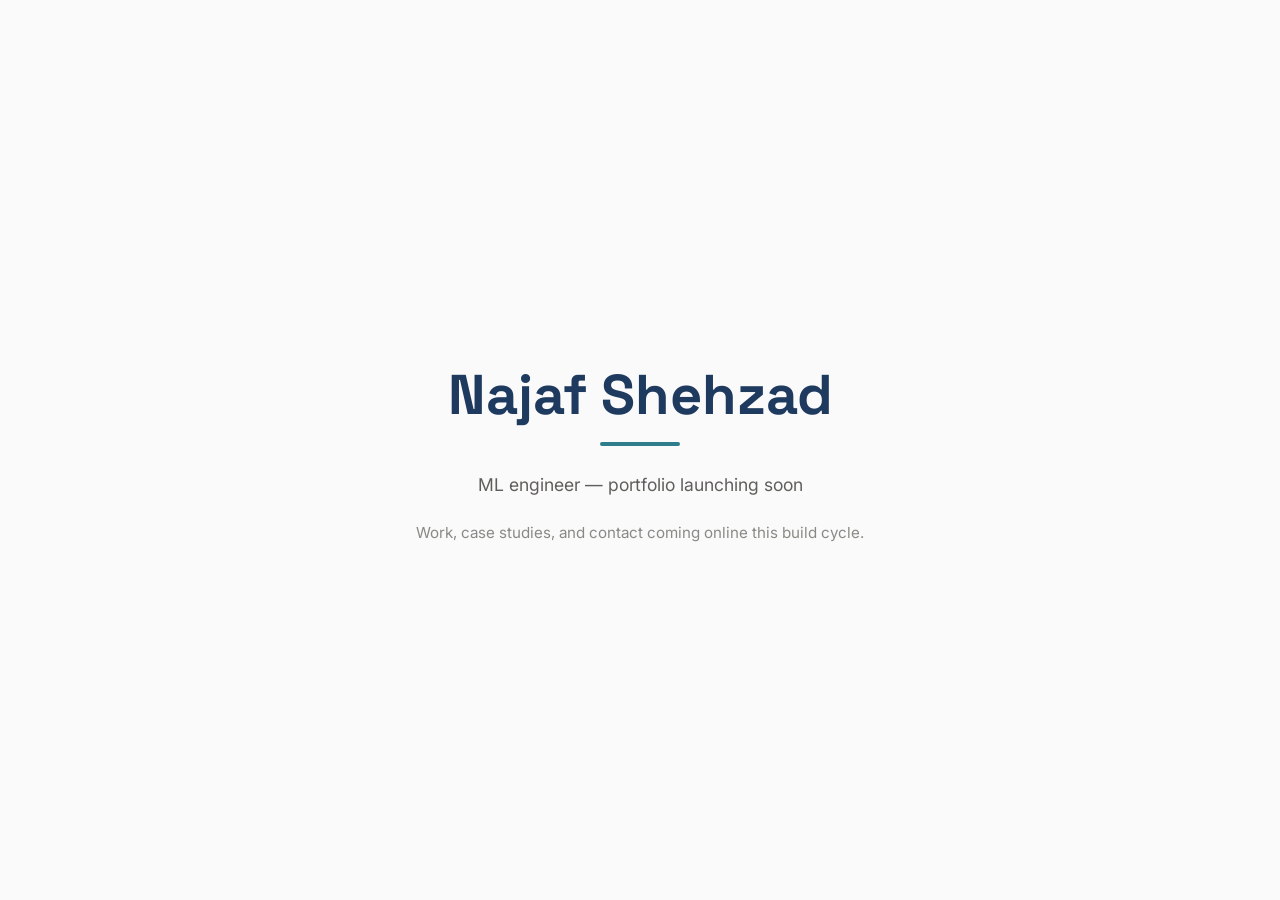
==== index.html @ d58e6ac0 "Add files via upload" ====
<!DOCTYPE html>
<html lang="en">
<head>
<meta charset="UTF-8">
<meta name="viewport" content="width=device-width, initial-scale=1.0">
<title>Najaf Shehzad — ML Engineer</title>
<link rel="preconnect" href="https://fonts.googleapis.com">
<link href="https://fonts.googleapis.com/css2?family=Space+Grotesk:wght@500;700&family=Inter:wght@400;500&display=swap" rel="stylesheet">
<style>
  :root {
    --bg: #FAFAFA;
    --text: #1A1A1A;
    --main: #1E3A5F;
    --accent: #2E7D8C;
  }
  * { box-sizing: border-box; margin: 0; padding: 0; }
  body {
    background: var(--bg);
    color: var(--text);
    font-family: 'Inter', sans-serif;
    min-height: 100vh;
    display: flex;
    align-items: center;
    justify-content: center;
    text-align: center;
    padding: 24px;
  }
  h1 {
    font-family: 'Space Grotesk', sans-serif;
    font-weight: 700;
    font-size: clamp(2rem, 6vw, 3.5rem);
    color: var(--main);
    margin-bottom: 12px;
  }
  p.tagline {
    font-size: 1.1rem;
    color: #5F5E5A;
    margin-bottom: 28px;
  }
  .accent-line {
    width: 80px;
    height: 4px;
    background: var(--accent);
    margin: 0 auto 28px;
    border-radius: 2px;
  }
  .coming-soon {
    font-size: 0.95rem;
    color: #8A8A85;
  }
</style>
</head>
<body>
  <div>
    <h1>Najaf Shehzad</h1>
    <div class="accent-line"></div>
    <p class="tagline">ML engineer — portfolio launching soon</p>
    <p class="coming-soon">Work, case studies, and contact coming online this build cycle.</p>
  </div>
</body>
</html>
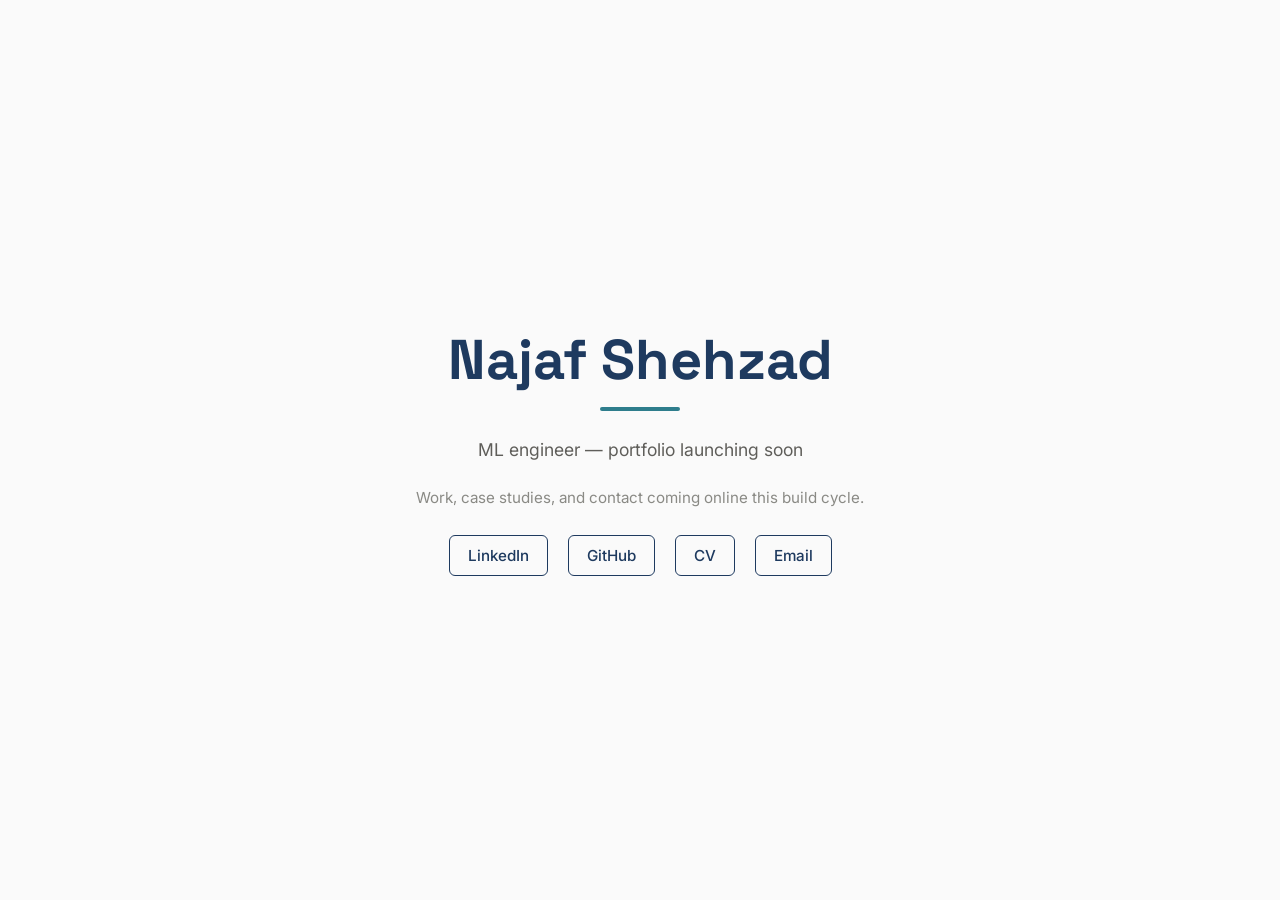
==== commit 6518f5dc: "Add files via upload" ====
--- a/index.html
+++ b/index.html
@@ -47,6 +47,28 @@
   .coming-soon {
     font-size: 0.95rem;
     color: #8A8A85;
+    margin-bottom: 28px;
+  }
+  .links {
+    display: flex;
+    gap: 20px;
+    justify-content: center;
+    flex-wrap: wrap;
+  }
+  .links a {
+    font-family: 'Inter', sans-serif;
+    font-size: 0.95rem;
+    font-weight: 500;
+    color: var(--main);
+    text-decoration: none;
+    padding: 10px 18px;
+    border: 1.5px solid var(--main);
+    border-radius: 6px;
+    transition: background 0.15s ease, color 0.15s ease;
+  }
+  .links a:hover {
+    background: var(--main);
+    color: #FAFAFA;
   }
 </style>
 </head>
@@ -56,6 +78,12 @@
     <div class="accent-line"></div>
     <p class="tagline">ML engineer — portfolio launching soon</p>
     <p class="coming-soon">Work, case studies, and contact coming online this build cycle.</p>
+    <div class="links">
+      <a href="https://www.linkedin.com/in/najaf-shehzad-9b2987233/" target="_blank" rel="noopener">LinkedIn</a>
+      <a href="https://github.com/AL-NAJAF" target="_blank" rel="noopener">GitHub</a>
+      <a href="https://raw.githubusercontent.com/AL-NAJAF/My-CV/master/NajafShehzad67.pdf" target="_blank" rel="noopener">CV</a>
+      <a href="mailto:najafshehzad67@gmail.com">Email</a>
+    </div>
   </div>
 </body>
 </html>
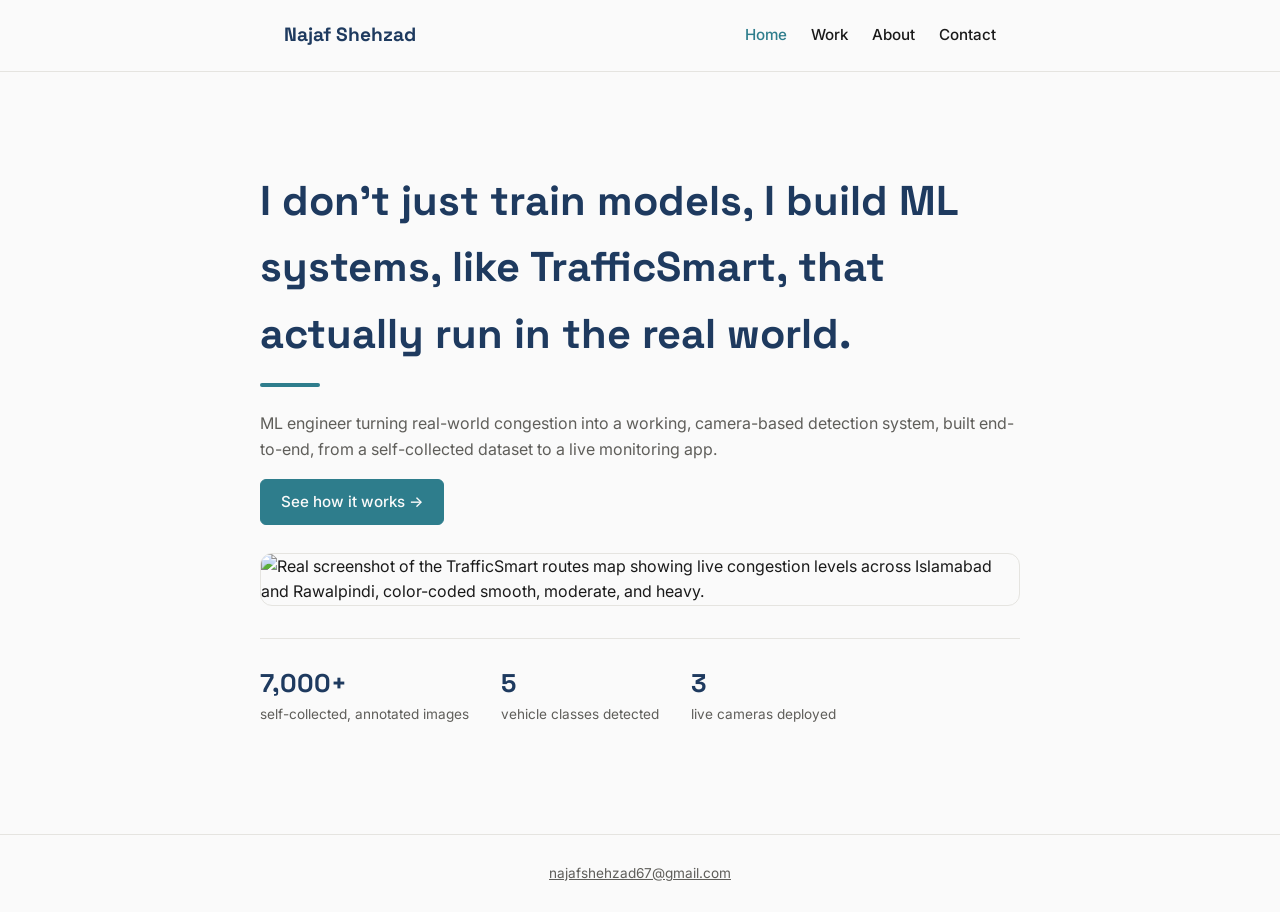
==== commit bb8fb707: "Add files via upload" ====
--- a/index.html
+++ b/index.html
@@ -6,84 +6,42 @@
 <title>Najaf Shehzad — ML Engineer</title>
 <link rel="preconnect" href="https://fonts.googleapis.com">
 <link href="https://fonts.googleapis.com/css2?family=Space+Grotesk:wght@500;700&family=Inter:wght@400;500&display=swap" rel="stylesheet">
-<style>
-  :root {
-    --bg: #FAFAFA;
-    --text: #1A1A1A;
-    --main: #1E3A5F;
-    --accent: #2E7D8C;
-  }
-  * { box-sizing: border-box; margin: 0; padding: 0; }
-  body {
-    background: var(--bg);
-    color: var(--text);
-    font-family: 'Inter', sans-serif;
-    min-height: 100vh;
-    display: flex;
-    align-items: center;
-    justify-content: center;
-    text-align: center;
-    padding: 24px;
-  }
-  h1 {
-    font-family: 'Space Grotesk', sans-serif;
-    font-weight: 700;
-    font-size: clamp(2rem, 6vw, 3.5rem);
-    color: var(--main);
-    margin-bottom: 12px;
-  }
-  p.tagline {
-    font-size: 1.1rem;
-    color: #5F5E5A;
-    margin-bottom: 28px;
-  }
-  .accent-line {
-    width: 80px;
-    height: 4px;
-    background: var(--accent);
-    margin: 0 auto 28px;
-    border-radius: 2px;
-  }
-  .coming-soon {
-    font-size: 0.95rem;
-    color: #8A8A85;
-    margin-bottom: 28px;
-  }
-  .links {
-    display: flex;
-    gap: 20px;
-    justify-content: center;
-    flex-wrap: wrap;
-  }
-  .links a {
-    font-family: 'Inter', sans-serif;
-    font-size: 0.95rem;
-    font-weight: 500;
-    color: var(--main);
-    text-decoration: none;
-    padding: 10px 18px;
-    border: 1.5px solid var(--main);
-    border-radius: 6px;
-    transition: background 0.15s ease, color 0.15s ease;
-  }
-  .links a:hover {
-    background: var(--main);
-    color: #FAFAFA;
-  }
-</style>
+<link rel="stylesheet" href="style.css">
 </head>
 <body>
-  <div>
-    <h1>Najaf Shehzad</h1>
-    <div class="accent-line"></div>
-    <p class="tagline">ML engineer — portfolio launching soon</p>
-    <p class="coming-soon">Work, case studies, and contact coming online this build cycle.</p>
-    <div class="links">
-      <a href="https://www.linkedin.com/in/najaf-shehzad-9b2987233/" target="_blank" rel="noopener">LinkedIn</a>
-      <a href="https://github.com/AL-NAJAF" target="_blank" rel="noopener">GitHub</a>
-      <a href="https://raw.githubusercontent.com/AL-NAJAF/My-CV/master/NajafShehzad67.pdf" target="_blank" rel="noopener">CV</a>
-      <a href="mailto:najafshehzad67@gmail.com">Email</a>
+  <nav>
+    <div class="wrap">
+      <a class="brand" href="index.html">Najaf Shehzad</a>
+      <div class="nav-links">
+        <a href="index.html" class="active">Home</a>
+        <a href="work.html">Work</a>
+        <a href="about.html">About</a>
+        <a href="contact.html">Contact</a>
+      </div>
     </div>
-  </div>
+  </nav>
+
+  <main>
+    <div class="wrap hero">
+      <h1>I don't just train models, I build ML systems, like TrafficSmart, that actually run in the real world.</h1>
+      <div class="accent-line"></div>
+      <p class="muted">ML engineer turning real-world congestion into a working, camera-based detection system, built end-to-end, from a self-collected dataset to a live monitoring app.</p>
+      <a class="btn btn-accent" href="work.html">See how it works →</a>
+
+      <img src="images/hero-routes-map.jpg" alt="Real screenshot of the TrafficSmart routes map showing live congestion levels across Islamabad and Rawalpindi, color-coded smooth, moderate, and heavy.">
+
+      <div class="proof-strip">
+        <div><div class="num">7,000+</div><div class="label">self-collected, annotated images</div></div>
+        <div><div class="num">5</div><div class="label">vehicle classes detected</div></div>
+        <div><div class="num">3</div><div class="label">live cameras deployed</div></div>
+      </div>
+    </div>
+  </main>
+
+  <footer>
+    <div class="wrap">
+      <a href="mailto:najafshehzad67@gmail.com" style="color: inherit;">najafshehzad67@gmail.com</a>
+    </div>
+  </footer>
 </body>
 </html>
--- a/style.css
+++ b/style.css
@@ -0,0 +1,175 @@
+:root {
+  --bg: #FAFAFA;
+  --text: #1A1A1A;
+  --main: #1E3A5F;
+  --accent: #2E7D8C;
+  --muted: #5F5E5A;
+}
+* { box-sizing: border-box; margin: 0; padding: 0; }
+body {
+  background: var(--bg);
+  color: var(--text);
+  font-family: 'Inter', sans-serif;
+  line-height: 1.6;
+}
+.wrap { max-width: 760px; margin: 0 auto; padding: 0 24px; }
+
+/* Nav */
+nav {
+  border-bottom: 1px solid #E5E4E0;
+  padding: 20px 0;
+}
+nav .wrap {
+  display: flex;
+  justify-content: space-between;
+  align-items: center;
+  flex-wrap: wrap;
+  gap: 12px;
+}
+nav .brand {
+  font-family: 'Space Grotesk', sans-serif;
+  font-weight: 700;
+  font-size: 1.2rem;
+  color: var(--main);
+  text-decoration: none;
+}
+nav .nav-links { display: flex; gap: 24px; }
+nav .nav-links a {
+  font-size: 0.95rem;
+  color: var(--text);
+  text-decoration: none;
+  font-weight: 500;
+}
+nav .nav-links a:hover, nav .nav-links a.active { color: var(--accent); }
+
+/* Headings */
+h1 {
+  font-family: 'Space Grotesk', sans-serif;
+  font-weight: 700;
+  font-size: clamp(1.8rem, 5vw, 2.6rem);
+  color: var(--main);
+  margin-bottom: 12px;
+}
+h2 {
+  font-family: 'Space Grotesk', sans-serif;
+  font-weight: 500;
+  font-size: 1.3rem;
+  color: var(--main);
+  margin: 32px 0 12px;
+}
+p { margin-bottom: 16px; }
+.muted { color: var(--muted); }
+
+.accent-line {
+  width: 60px;
+  height: 4px;
+  background: var(--accent);
+  border-radius: 2px;
+  margin: 16px 0 24px;
+}
+
+/* Hero */
+.hero { padding: 56px 0 40px; }
+.hero img {
+  width: 100%;
+  border-radius: 12px;
+  margin-top: 28px;
+  border: 1px solid #E5E4E0;
+}
+.proof-strip {
+  display: flex;
+  gap: 32px;
+  flex-wrap: wrap;
+  margin-top: 32px;
+  padding-top: 24px;
+  border-top: 1px solid #E5E4E0;
+}
+.proof-strip div { text-align: left; }
+.proof-strip .num {
+  font-family: 'Space Grotesk', sans-serif;
+  font-weight: 700;
+  font-size: 1.6rem;
+  color: var(--main);
+}
+.proof-strip .label { font-size: 0.85rem; color: var(--muted); }
+
+/* Buttons */
+.btn {
+  display: inline-block;
+  font-family: 'Inter', sans-serif;
+  font-size: 0.95rem;
+  font-weight: 500;
+  color: var(--main);
+  text-decoration: none;
+  padding: 10px 20px;
+  border: 1.5px solid var(--main);
+  border-radius: 6px;
+  transition: background 0.15s ease, color 0.15s ease;
+}
+.btn:hover { background: var(--main); color: #FAFAFA; }
+.btn-accent {
+  background: var(--accent);
+  color: #FAFAFA;
+  border-color: var(--accent);
+}
+.btn-accent:hover { background: #256670; }
+
+/* Case study */
+.case-block { margin-bottom: 40px; }
+.case-block img {
+  width: 100%;
+  border-radius: 10px;
+  border: 1px solid #E5E4E0;
+  margin: 12px 0;
+}
+.caption { font-size: 0.85rem; color: var(--muted); font-style: italic; margin-top: -6px; margin-bottom: 20px; }
+.image-row { display: flex; gap: 16px; flex-wrap: wrap; }
+.image-row figure { flex: 1 1 220px; margin: 0; }
+.image-row img { width: 100%; border-radius: 10px; border: 1px solid #E5E4E0; }
+.image-row figcaption { font-size: 0.8rem; color: var(--muted); margin-top: 6px; text-align: center; }
+
+/* About */
+.about-photo {
+  width: 160px;
+  height: 160px;
+  border-radius: 50%;
+  object-fit: cover;
+  border: 3px solid var(--main);
+  margin-bottom: 24px;
+}
+.photo-placeholder {
+  width: 160px;
+  height: 160px;
+  border-radius: 50%;
+  background: #E5E4E0;
+  display: flex;
+  align-items: center;
+  justify-content: center;
+  color: var(--muted);
+  font-size: 0.8rem;
+  text-align: center;
+  margin-bottom: 24px;
+  border: 3px dashed #C5C4C0;
+}
+
+/* Contact */
+.contact-box {
+  text-align: center;
+  padding: 48px 24px;
+  background: #F2F1EC;
+  border-radius: 12px;
+  margin-top: 24px;
+}
+.contact-box .btn { margin-top: 20px; font-size: 1.05rem; padding: 14px 32px; }
+
+/* Footer */
+footer {
+  border-top: 1px solid #E5E4E0;
+  padding: 28px 0;
+  margin-top: 48px;
+  text-align: center;
+  color: var(--muted);
+  font-size: 0.85rem;
+}
+
+main { padding: 40px 0 20px; }
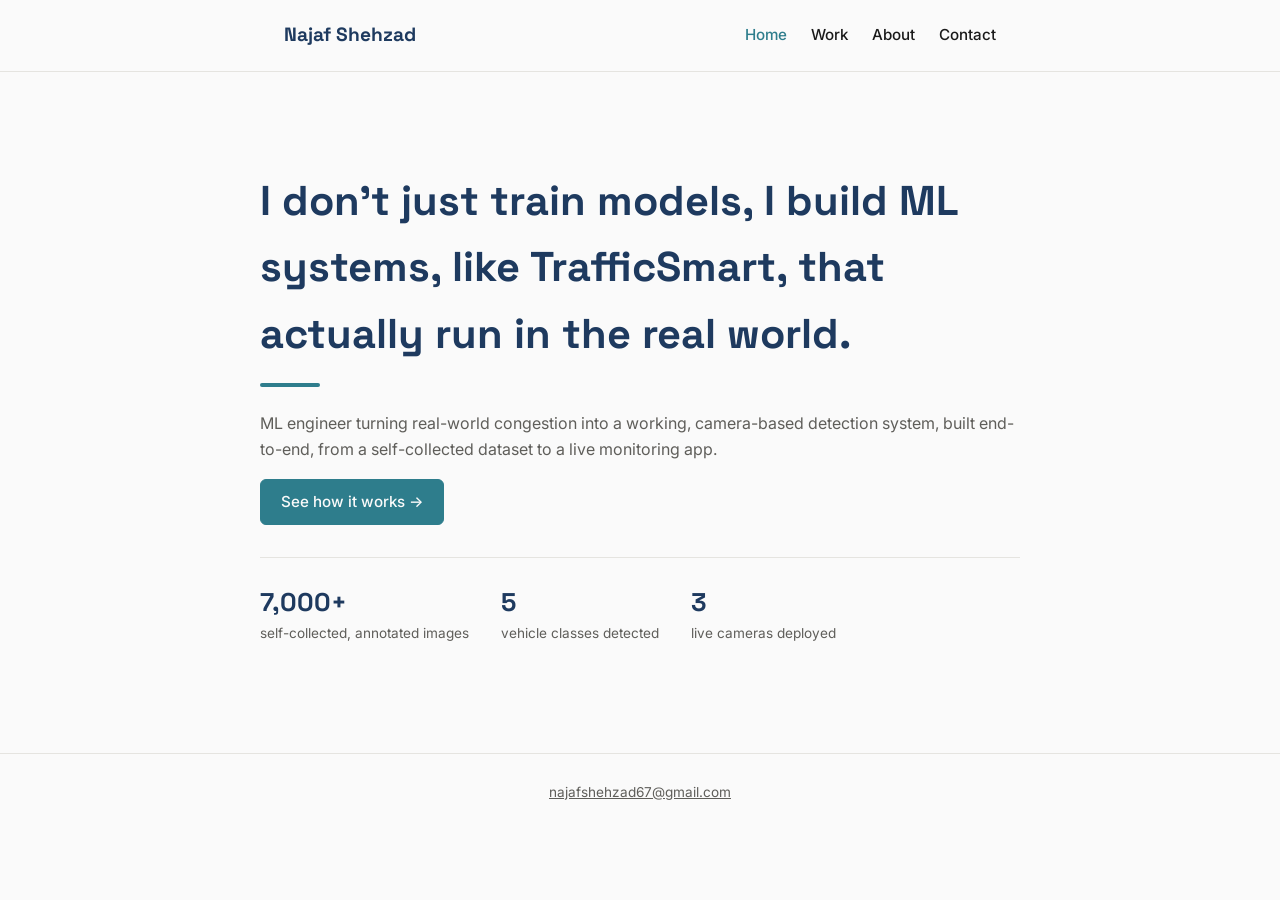
==== commit b1ca1a0c: "Add files via upload" ====
--- a/index.html
+++ b/index.html
@@ -28,8 +28,6 @@
       <p class="muted">ML engineer turning real-world congestion into a working, camera-based detection system, built end-to-end, from a self-collected dataset to a live monitoring app.</p>
       <a class="btn btn-accent" href="work.html">See how it works →</a>
 
-      <img src="images/hero-routes-map.jpg" alt="Real screenshot of the TrafficSmart routes map showing live congestion levels across Islamabad and Rawalpindi, color-coded smooth, moderate, and heavy.">
-
       <div class="proof-strip">
         <div><div class="num">7,000+</div><div class="label">self-collected, annotated images</div></div>
         <div><div class="num">5</div><div class="label">vehicle classes detected</div></div>
--- a/style.css
+++ b/style.css
@@ -70,12 +70,6 @@
 
 /* Hero */
 .hero { padding: 56px 0 40px; }
-.hero img {
-  width: 100%;
-  border-radius: 12px;
-  margin-top: 28px;
-  border: 1px solid #E5E4E0;
-}
 .proof-strip {
   display: flex;
   gap: 32px;
@@ -117,15 +111,39 @@
 /* Case study */
 .case-block { margin-bottom: 40px; }
 .case-block img {
+  max-width: 260px;
   width: 100%;
+  display: block;
+  margin: 12px auto;
   border-radius: 10px;
   border: 1px solid #E5E4E0;
-  margin: 12px 0;
 }
-.caption { font-size: 0.85rem; color: var(--muted); font-style: italic; margin-top: -6px; margin-bottom: 20px; }
-.image-row { display: flex; gap: 16px; flex-wrap: wrap; }
-.image-row figure { flex: 1 1 220px; margin: 0; }
-.image-row img { width: 100%; border-radius: 10px; border: 1px solid #E5E4E0; }
+.caption { font-size: 0.85rem; color: var(--muted); font-style: italic; margin-top: -6px; margin-bottom: 20px; text-align: center; }
+.image-row { display: flex; gap: 16px; flex-wrap: wrap; justify-content: center; }
+.image-row figure { flex: 0 1 180px; margin: 0; }
+.image-row .shot {
+  width: 100%;
+  aspect-ratio: 540 / 1230;
+  object-fit: cover;
+  object-position: top;
+  border-radius: 10px;
+  border: 1px solid #E5E4E0;
+  display: block;
+}
+.role-block {
+  margin: 28px 0;
+  padding: 20px;
+  background: #F2F1EC;
+  border-radius: 12px;
+}
+.role-block h3 {
+  font-family: 'Space Grotesk', sans-serif;
+  font-weight: 500;
+  font-size: 1.05rem;
+  color: var(--main);
+  margin-bottom: 6px;
+}
+.role-block p.role-desc { font-size: 0.95rem; margin-bottom: 16px; }
 .image-row figcaption { font-size: 0.8rem; color: var(--muted); margin-top: 6px; text-align: center; }
 
 /* About */
@@ -134,6 +152,7 @@
   height: 160px;
   border-radius: 50%;
   object-fit: cover;
+  object-position: 50% 18%;
   border: 3px solid var(--main);
   margin-bottom: 24px;
 }
